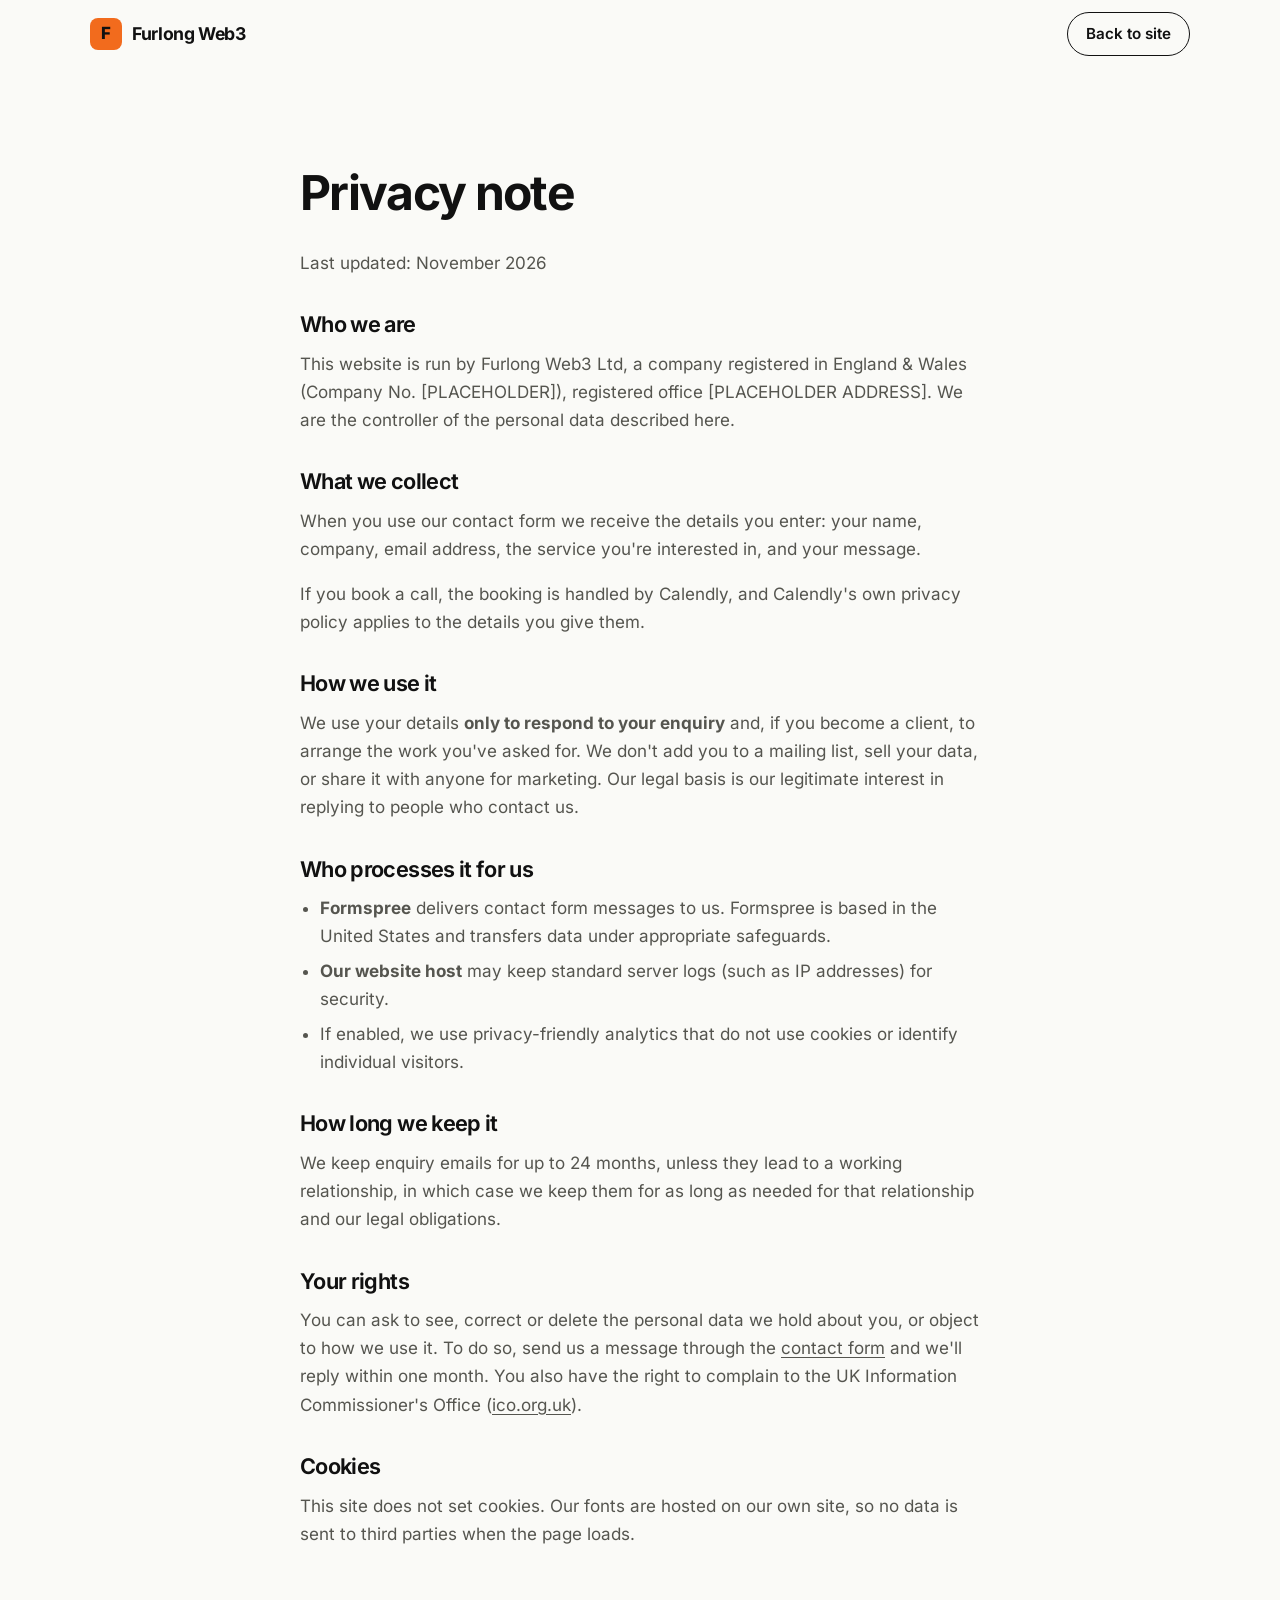
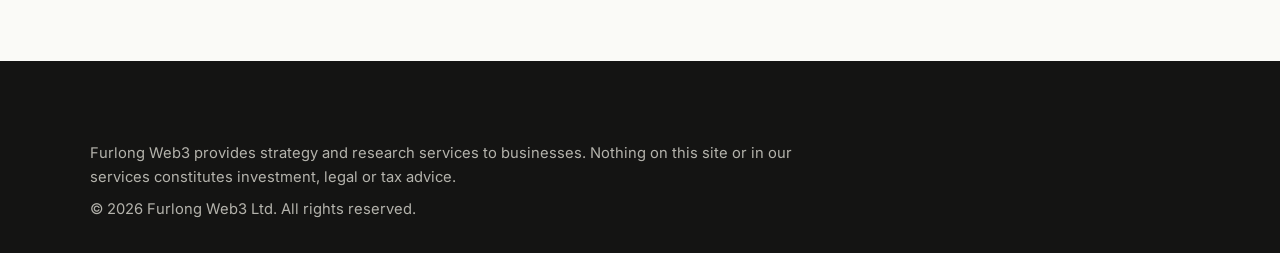
==== privacy.html @ 73dd010c "Add one-page consultancy website Static HTML/CSS/JS site for Furlong Web3: hero, credibility strip, " ====
<!doctype html>
<html lang="en-GB">
<head>
  <meta charset="utf-8">
  <meta name="viewport" content="width=device-width, initial-scale=1">
  <!-- EDIT: brand name, if you rename the business -->
  <title>Privacy note | Furlong Web3</title>
  <meta name="description" content="How Furlong Web3 Ltd uses information sent through its website contact form.">
  <meta name="theme-color" content="#FAFAF7">
  <link rel="icon" href="assets/favicon.svg" type="image/svg+xml">
  <link rel="icon" href="assets/favicon-32.png" sizes="32x32" type="image/png">
  <link rel="apple-touch-icon" href="assets/apple-touch-icon.png">
  <link rel="stylesheet" href="styles.css">
  <script>document.documentElement.classList.add('js')</script>
  <script defer src="script.js"></script>
</head>
<body>
  <a class="skip-link" href="#main">Skip to content</a>
  <header class="site-header">
    <div class="container header-inner">
      <a class="logo" href="index.html">
        <span class="logo-mark" aria-hidden="true">F</span>
        <span class="logo-text" data-brand>Furlong Web3</span>
      </a>
      <a class="btn btn-secondary btn-sm" href="index.html">Back to site</a>
    </div>
  </header>

  <!-- EDIT: privacy note. This is a plain starting point, not legal advice;
       have it checked if your use of data changes. -->
  <main id="main" class="prose">
    <h1>Privacy note</h1>
    <p>Last updated: <!-- EDIT: date -->November 2026</p>

    <h2>Who we are</h2>
    <p>This website is run by Furlong Web3 Ltd, a company registered in England &amp; Wales (Company No. [PLACEHOLDER]), registered office [PLACEHOLDER ADDRESS]. We are the controller of the personal data described here.</p>

    <h2>What we collect</h2>
    <p>When you use our contact form we receive the details you enter: your name, company, email address, the service you're interested in, and your message.</p>
    <p>If you book a call, the booking is handled by Calendly, and Calendly's own privacy policy applies to the details you give them.</p>

    <h2>How we use it</h2>
    <p>We use your details <strong>only to respond to your enquiry</strong> and, if you become a client, to arrange the work you've asked for. We don't add you to a mailing list, sell your data, or share it with anyone for marketing. Our legal basis is our legitimate interest in replying to people who contact us.</p>

    <h2>Who processes it for us</h2>
    <ul>
      <li><strong>Formspree</strong> delivers contact form messages to us. Formspree is based in the United States and transfers data under appropriate safeguards.</li>
      <li><strong>Our website host</strong> may keep standard server logs (such as IP addresses) for security.</li>
      <!-- EDIT: if you enable analytics, keep the next line; otherwise delete it -->
      <li>If enabled, we use privacy-friendly analytics that do not use cookies or identify individual visitors.</li>
    </ul>

    <h2>How long we keep it</h2>
    <!-- EDIT: retention period -->
    <p>We keep enquiry emails for up to 24 months, unless they lead to a working relationship, in which case we keep them for as long as needed for that relationship and our legal obligations.</p>

    <h2>Your rights</h2>
    <p>You can ask to see, correct or delete the personal data we hold about you, or object to how we use it. To do so, send us a message through the <a href="index.html#contact">contact form</a> and we'll reply within one month. You also have the right to complain to the UK Information Commissioner's Office (<a href="https://ico.org.uk" target="_blank" rel="noopener">ico.org.uk</a>).</p>

    <h2>Cookies</h2>
    <p>This site does not set cookies. Our fonts are hosted on our own site, so no data is sent to third parties when the page loads.</p>
  </main>

  <footer class="site-footer">
    <div class="container footer-bottom">
      <p class="disclaimer"><span data-brand>Furlong Web3</span> provides strategy and research services to businesses. Nothing on this site or in our services constitutes investment, legal or tax advice.</p>
      <p>© <span data-year>2026</span> Furlong Web3 Ltd. All rights reserved.</p>
    </div>
  </footer>
</body>
</html>
---- styles.css ----
/* ==========================================================
   Furlong Web3 — styles
   EDIT THE LOOK HERE: change the colours and sizes in :root.
   Everything else on the site reads from these variables.
   ========================================================== */

:root {
  /* Brand colours */
  --accent: #F26B1D;            /* EDIT: accent colour (buttons, highlights, step numbers) */
  --accent-hover: #E05A0C;      /* slightly darker accent for button hover */
  /* Darker version of the accent used for small text, so it stays readable.
     Worked out automatically from --accent (fallback first for older browsers). */
  --accent-ink: #A94B14;
  --accent-ink: color-mix(in srgb, var(--accent) 70%, #000);
  --on-accent: #111111;         /* text colour on accent buttons */

  /* Neutrals */
  --bg: #FAFAF7;                /* page background (off-white) */
  --bg-alt: #F2F1EC;            /* alternate section background */
  --surface: #FFFFFF;           /* cards */
  --text: #111111;              /* main text */
  --muted: #55554F;             /* secondary text */
  --line: #E3E2DC;              /* borders */
  --dark: #141413;              /* dark section background */
  --dark-text: #F4F3EE;
  --dark-muted: #B4B3AC;

  /* Type */
  --font: "Inter", system-ui, -apple-system, "Segoe UI", Roboto, "Helvetica Neue", Arial, sans-serif;

  /* Layout */
  --max: 1100px;
  --gutter: 20px;
  --radius: 14px;
  --section-pad: clamp(64px, 10vw, 120px);
}

/* Self-hosted Inter (variable weight), no Google requests */
@font-face {
  font-family: "Inter";
  src: url("assets/fonts/inter-var-latin.woff2") format("woff2");
  font-weight: 100 900;
  font-style: normal;
  font-display: swap;
}

/* ---------- Base ---------- */
*, *::before, *::after { box-sizing: border-box; }
html { -webkit-text-size-adjust: 100%; scroll-behavior: smooth; scroll-padding-top: 80px; }
body {
  margin: 0;
  background: var(--bg);
  color: var(--text);
  font-family: var(--font);
  font-size: 1.0625rem;
  line-height: 1.65;
  -webkit-font-smoothing: antialiased;
  text-rendering: optimizeLegibility;
}
img, svg { display: block; max-width: 100%; }
h1, h2, h3 { line-height: 1.15; letter-spacing: -0.02em; margin: 0 0 0.6em; font-weight: 650; }
h1 { font-size: clamp(2.4rem, 6.5vw, 4.4rem); letter-spacing: -0.035em; font-weight: 700; }
h2 { font-size: clamp(1.8rem, 4vw, 2.6rem); letter-spacing: -0.03em; }
h3 { font-size: 1.2rem; }
p { margin: 0 0 1em; }
a { color: inherit; text-underline-offset: 3px; }
a:hover { color: var(--accent-ink); }
ul, ol { padding: 0; margin: 0; list-style: none; }
[hidden] { display: none !important; }

:focus-visible { outline: 3px solid var(--accent); outline-offset: 3px; border-radius: 4px; }

.container { width: 100%; max-width: calc(var(--max) + var(--gutter) * 2); margin: 0 auto; padding: 0 var(--gutter); }

.skip-link {
  position: absolute; left: 12px; top: -60px; z-index: 100;
  background: var(--text); color: var(--bg); padding: 10px 16px; border-radius: 8px; text-decoration: none;
}
.skip-link:focus { top: 12px; color: var(--bg); }

.eyebrow {
  font-size: 0.8rem; font-weight: 600; letter-spacing: 0.12em; text-transform: uppercase;
  color: var(--accent-ink); margin-bottom: 1rem;
}

/* ---------- Buttons ---------- */
.btn {
  display: inline-flex; align-items: center; justify-content: center; gap: 8px;
  min-height: 48px; padding: 12px 24px; border-radius: 999px;
  font: inherit; font-size: 1rem; font-weight: 600; text-decoration: none; cursor: pointer;
  border: 1.5px solid transparent;
  transition: background-color .2s ease, border-color .2s ease, color .2s ease, transform .2s ease, box-shadow .2s ease;
}
.btn:hover { transform: translateY(-1px); }
.btn:active { transform: none; }
.btn-primary { background: var(--accent); color: var(--on-accent); }
.btn-primary:hover { background: var(--accent-hover); color: var(--on-accent); box-shadow: 0 6px 18px -8px var(--accent); }
.btn-secondary { background: transparent; color: var(--text); border-color: var(--text); }
.btn-secondary:hover { background: var(--text); color: var(--bg); }
.btn-sm { min-height: 40px; padding: 8px 18px; font-size: 0.95rem; }
.btn-block { width: 100%; }
.btn[disabled] { opacity: .6; cursor: progress; transform: none; }

/* ---------- Header ---------- */
.site-header {
  position: sticky; top: 0; z-index: 50;
  background: color-mix(in srgb, var(--bg) 88%, transparent);
  -webkit-backdrop-filter: saturate(160%) blur(12px);
  backdrop-filter: saturate(160%) blur(12px);
  border-bottom: 1px solid transparent;
  transition: border-color .2s ease;
}
.site-header.is-scrolled { border-bottom-color: var(--line); }
.header-inner { display: flex; align-items: center; justify-content: space-between; min-height: 68px; gap: 16px; }

.logo { display: inline-flex; align-items: center; gap: 10px; text-decoration: none; font-weight: 700; font-size: 1.1rem; letter-spacing: -0.02em; }
.logo:hover { color: var(--text); }
.logo-mark {
  display: grid; place-items: center; width: 32px; height: 32px; border-radius: 8px;
  background: var(--accent); color: var(--on-accent); font-weight: 800; font-size: 1.05rem;
}

.menu-toggle {
  display: inline-flex; align-items: center; gap: 10px;
  min-height: 44px; padding: 8px 14px; border: 1.5px solid var(--line); border-radius: 999px;
  background: var(--surface); color: var(--text); font: inherit; font-size: .95rem; font-weight: 600; cursor: pointer;
}
.menu-toggle-bars, .menu-toggle-bars::before, .menu-toggle-bars::after {
  display: block; width: 16px; height: 2px; background: currentColor; border-radius: 2px; transition: transform .2s ease, background-color .2s ease;
}
.menu-toggle-bars { position: relative; }
.menu-toggle-bars::before, .menu-toggle-bars::after { content: ""; position: absolute; left: 0; }
.menu-toggle-bars::before { top: -5px; }
.menu-toggle-bars::after { top: 5px; }
.menu-toggle[aria-expanded="true"] .menu-toggle-bars { background: transparent; }
.menu-toggle[aria-expanded="true"] .menu-toggle-bars::before { transform: translateY(5px) rotate(45deg); }
.menu-toggle[aria-expanded="true"] .menu-toggle-bars::after { transform: translateY(-5px) rotate(-45deg); }

/* Mobile nav: a dropdown panel under the header */
.site-nav {
  display: none;
  position: absolute; left: 0; right: 0; top: 100%;
  background: var(--bg); border-bottom: 1px solid var(--line);
  padding: 8px var(--gutter) 24px;
  box-shadow: 0 16px 30px -20px rgba(0,0,0,.25);
}
.site-nav.is-open { display: block; }
.site-nav ul { margin-bottom: 16px; }
.site-nav li a { display: block; padding: 14px 0; border-bottom: 1px solid var(--line); text-decoration: none; font-weight: 500; font-size: 1.1rem; }
.site-nav .btn { width: 100%; }

/* No JavaScript? Show the nav as a simple wrapped list instead of a menu button. */
html:not(.js) .menu-toggle { display: none; }
html:not(.js) .site-nav { display: block; position: static; box-shadow: none; border: 0; padding: 0 0 12px; }
html:not(.js) .header-inner { flex-wrap: wrap; }

@media (min-width: 900px) {
  .menu-toggle { display: none; }
  .site-nav, html:not(.js) .site-nav {
    display: flex; align-items: center; gap: 28px;
    position: static; padding: 0; background: none; border: 0; box-shadow: none;
  }
  .site-nav ul { display: flex; gap: 28px; margin: 0; }
  .site-nav li a { padding: 6px 0; border: 0; font-size: .95rem; color: var(--muted); }
  .site-nav li a:hover { color: var(--text); }
  .site-nav .btn { width: auto; }
}

/* ---------- Hero ---------- */
.hero { padding: clamp(56px, 11vw, 140px) 0 clamp(48px, 8vw, 96px); }
.hero { overflow: hidden; }
.hero-inner { position: relative; }
.hero-inner > :not(.hero-art) { position: relative; }
.hero h1 { max-width: 16ch; }
.hero-art { display: none; }
@media (min-width: 1200px) {
  .hero-art {
    display: block; position: absolute; right: -120px; top: 50%; width: 520px; height: 520px;
    transform: translateY(-50%); color: var(--text); pointer-events: none;
  }
  .hero-art g { opacity: .12; }
  .hero-art-accent { stroke: var(--accent); opacity: .9; }
}
.accent-underline {
  background-image: linear-gradient(var(--accent), var(--accent));
  background-repeat: no-repeat; background-size: 100% .12em; background-position: 0 92%;
}
.lead { font-size: clamp(1.15rem, 2.2vw, 1.4rem); color: var(--muted); max-width: 40ch; line-height: 1.5; }
.hero-actions { display: flex; flex-wrap: wrap; gap: 12px; margin: 2rem 0 2.5rem; }
.hero-note {
  max-width: 62ch; font-size: .95rem; color: var(--muted);
  border-left: 3px solid var(--accent); padding-left: 16px; margin: 0;
}
.hero-note strong { color: var(--text); font-weight: 600; }

/* ---------- Credibility strip ---------- */
.cred-strip { border-top: 1px solid var(--line); border-bottom: 1px solid var(--line); padding: 28px 0; }
.cred-inner { display: flex; flex-direction: column; gap: 12px; }
.cred-label { margin: 0; font-size: .8rem; font-weight: 600; letter-spacing: .12em; text-transform: uppercase; color: var(--muted); }
.cred-list { display: flex; flex-wrap: wrap; gap: 8px 0; }
.cred-list li { font-size: clamp(1.05rem, 2.4vw, 1.3rem); font-weight: 600; letter-spacing: -0.01em; color: var(--text); }
.cred-list li:not(:last-child)::after { content: "·"; margin: 0 .7em; color: var(--accent); font-weight: 700; }
@media (min-width: 900px) {
  .cred-inner { flex-direction: row; align-items: center; gap: 40px; }
  .cred-label { white-space: nowrap; }
}

/* ---------- Sections ---------- */
.section { padding: var(--section-pad) 0; }
.section-alt { background: var(--bg-alt); }
.section-head { max-width: 680px; margin-bottom: clamp(32px, 5vw, 56px); }
.section-intro { color: var(--muted); font-size: 1.1rem; margin: 0; }

/* ---------- Cards ---------- */
.card-grid { display: grid; gap: 20px; }
@media (min-width: 720px) {
  .card-grid-2 { grid-template-columns: repeat(2, 1fr); }
  .card-grid-3 { grid-template-columns: repeat(auto-fit, minmax(260px, 1fr)); }
}
@media (min-width: 1000px) {
  .card-grid-3 { grid-template-columns: repeat(3, 1fr); }
  /* fewer testimonials? keep them a sensible width */
  .testimonials { grid-template-columns: repeat(auto-fit, minmax(300px, 1fr)); }
}
.card {
  background: var(--surface); border: 1px solid var(--line); border-radius: var(--radius);
  padding: clamp(24px, 3vw, 32px);
}
.card h3 { margin-top: 1.1rem; }
.card p { color: var(--muted); margin: 0; }

.icon {
  width: 40px; height: 40px; padding: 8px; border-radius: 10px;
  background: color-mix(in srgb, var(--accent) 12%, transparent);
  color: var(--accent-ink);
  fill: none; stroke: currentColor; stroke-width: 1.6; stroke-linecap: round; stroke-linejoin: round;
}

/* Services */
.service { display: flex; flex-direction: column; transition: border-color .2s ease, transform .2s ease, box-shadow .2s ease; }
.service:hover { border-color: color-mix(in srgb, var(--accent) 45%, var(--line)); box-shadow: 0 18px 40px -28px rgba(0,0,0,.35); }
.service-top { display: flex; justify-content: space-between; align-items: center; }
.service-num { font-size: .9rem; font-weight: 700; letter-spacing: .08em; color: var(--accent-ink); font-variant-numeric: tabular-nums; }
.service h3 { font-size: 1.35rem; }
.ticks { margin-top: 1.25rem; padding-top: 1.25rem; border-top: 1px solid var(--line); display: grid; gap: 8px; }
.ticks li { position: relative; padding-left: 26px; font-size: .95rem; }
.ticks li::before {
  content: ""; position: absolute; left: 2px; top: .5em; width: 12px; height: 7px;
  border-left: 2px solid var(--accent-ink); border-bottom: 2px solid var(--accent-ink); transform: rotate(-45deg);
}

/* ---------- Approach steps ---------- */
.steps { display: grid; gap: 0; counter-reset: step; }
.step { position: relative; padding: 0 0 32px 64px; }
.step:last-child { padding-bottom: 0; }
.step::before { /* vertical connecting line on mobile */
  content: ""; position: absolute; left: 21px; top: 44px; bottom: 0; width: 2px; background: var(--line);
}
.step:last-child::before { display: none; }
.step-num {
  position: absolute; left: 0; top: 0;
  display: grid; place-items: center; width: 44px; height: 44px; border-radius: 50%;
  background: var(--accent); color: var(--on-accent); font-weight: 700; font-size: 1.1rem;
}
.step h3 { margin: 8px 0 6px; font-size: 1.25rem; }
.step p { color: var(--muted); margin: 0; }
@media (min-width: 820px) {
  .steps { grid-template-columns: repeat(4, 1fr); gap: 24px; }
  .step { padding: 64px 0 0; }
  .step::before { left: 52px; right: -24px; top: 21px; bottom: auto; width: auto; height: 2px; }
  .step-num { top: 0; }
}

/* ---------- Track record ---------- */
.section-dark { background: var(--dark); color: var(--dark-text); }
.section-dark .eyebrow { color: var(--accent); } /* bright accent reads fine on dark */
.stats { display: grid; grid-template-columns: repeat(2, 1fr); gap: 1px; background: #2c2c2a; border: 1px solid #2c2c2a; border-radius: var(--radius); overflow: hidden; }
.stat { background: var(--dark); padding: clamp(20px, 4vw, 36px); display: flex; flex-direction: column; gap: 8px; }
.stat-value { font-size: clamp(2.2rem, 6vw, 3.4rem); font-weight: 700; letter-spacing: -0.04em; line-height: 1; color: var(--accent); font-variant-numeric: tabular-nums; }
.stat-label { color: var(--dark-muted); font-size: .95rem; line-height: 1.4; }
@media (min-width: 900px) { .stats { grid-template-columns: repeat(4, 1fr); } }

/* ---------- Testimonials ---------- */
.quote { margin: 0; display: flex; flex-direction: column; justify-content: space-between; gap: 24px; }
.quote blockquote { margin: 0; }
.quote blockquote p { color: var(--text); font-size: 1.05rem; line-height: 1.6; }
.quote figcaption { display: flex; flex-direction: column; font-size: .92rem; border-top: 1px solid var(--line); padding-top: 16px; }
.quote figcaption span { color: var(--muted); }

/* ---------- About ---------- */
.about-grid { display: grid; gap: 24px; }
.about-body p { color: var(--muted); font-size: 1.08rem; }
.about-body h3 { margin-top: 2rem; font-size: .8rem; letter-spacing: .12em; text-transform: uppercase; color: var(--text); }
.about-body strong { color: var(--text); }
@media (min-width: 900px) { .about-grid { grid-template-columns: 5fr 7fr; gap: 64px; } }

/* ---------- Insights ---------- */
.insights { padding: clamp(48px, 8vw, 88px) 0; }
.insights-box {
  display: flex; flex-direction: column; gap: 20px; align-items: flex-start;
  border: 1px solid var(--line); border-radius: var(--radius); background: var(--surface);
  padding: clamp(28px, 5vw, 48px);
  border-top: 4px solid var(--accent);
}
.insights-box h2 { font-size: clamp(1.5rem, 3vw, 2rem); margin-bottom: .4em; }
.insights-box p { color: var(--muted); margin: 0; max-width: 55ch; }
@media (min-width: 820px) { .insights-box { flex-direction: row; align-items: center; justify-content: space-between; gap: 40px; } .insights-box .btn { flex-shrink: 0; } }

/* ---------- Contact ---------- */
.contact-grid { display: grid; gap: 40px; }
.contact-intro p { color: var(--muted); font-size: 1.1rem; max-width: 40ch; margin-bottom: 1.75rem; }
@media (min-width: 900px) { .contact-grid { grid-template-columns: 5fr 7fr; gap: 64px; align-items: start; } }

.contact-form { display: grid; gap: 18px; }
.field { display: grid; gap: 6px; }
.field label { font-weight: 600; font-size: .95rem; }
.field input, .field select, .field textarea {
  width: 100%; font: inherit; font-size: 1rem; color: var(--text);
  background: var(--bg); border: 1.5px solid #CFCEC6; border-radius: 10px;
  padding: 12px 14px; min-height: 48px;
  transition: border-color .15s ease, box-shadow .15s ease;
}
.field textarea { resize: vertical; min-height: 130px; }
.field select {
  appearance: none; -webkit-appearance: none; padding-right: 40px; cursor: pointer;
  background-image: url("data:image/svg+xml,%3Csvg xmlns='http://www.w3.org/2000/svg' width='12' height='8' fill='none' stroke='%23111' stroke-width='1.8' stroke-linecap='round' stroke-linejoin='round'%3E%3Cpath d='M1 1.5l5 5 5-5'/%3E%3C/svg%3E");
  background-repeat: no-repeat; background-position: right 16px center;
}
.field input:focus, .field select:focus, .field textarea:focus {
  outline: none; border-color: var(--text); box-shadow: 0 0 0 3px color-mix(in srgb, var(--accent) 35%, transparent);
}
.field [aria-invalid="true"] { border-color: #B42318; }
.field-error { color: #B42318; font-size: .88rem; margin: 0; }

/* Honeypot: off-screen, so people never see it but bots still fill it */
.hp { position: absolute !important; left: -10000px; width: 1px; height: 1px; overflow: hidden; }

.form-status { margin: 0; font-weight: 500; }
.form-status:empty { display: none; }
.form-status.is-success, .form-status.is-error { padding: 12px 14px; border-radius: 10px; }
.form-status.is-success { background: #E7F4EC; color: #14532D; }
.form-status.is-error { background: #FDECEA; color: #8A1C12; }
.form-small { margin: 0; font-size: .85rem; color: var(--muted); }

/* ---------- Footer ---------- */
.site-footer { background: var(--dark); color: var(--dark-muted); padding: 56px 0 32px; font-size: .92rem; }
.site-footer a { color: var(--dark-text); }
.site-footer a:hover { color: var(--accent); }
.footer-grid { display: grid; gap: 24px; padding-bottom: 32px; border-bottom: 1px solid #2c2c2a; }
.logo-footer { color: var(--dark-text); margin-bottom: 16px; }
.logo-footer:hover { color: var(--dark-text); }
.footer-legal { max-width: 52ch; margin: 0; }
.footer-links { display: flex; flex-wrap: wrap; gap: 8px 24px; }
.footer-links a { text-decoration: none; }
.footer-bottom { padding-top: 24px; display: grid; gap: 8px; }
.footer-bottom p { margin: 0; }
.disclaimer { max-width: 80ch; }
@media (min-width: 820px) { .footer-grid { grid-template-columns: 1fr auto; align-items: start; } }

/* ---------- Privacy page ---------- */
.prose { max-width: 720px; padding: clamp(48px, 8vw, 96px) var(--gutter); margin: 0 auto; }
.prose h1 { font-size: clamp(2rem, 5vw, 3rem); }
.prose h2 { font-size: 1.35rem; margin-top: 2.2rem; }
.prose p, .prose li { color: var(--muted); }
.prose ul { list-style: disc; padding-left: 1.25rem; margin-bottom: 1em; }
.prose li { margin-bottom: .4em; }

/* ---------- Gentle fade-in on scroll ----------
   Only active when JavaScript runs AND the visitor hasn't asked
   for reduced motion. Otherwise everything is simply visible. */
@media (prefers-reduced-motion: no-preference) {
  .js .reveal { opacity: 0; transform: translateY(14px); transition: opacity .7s ease, transform .7s ease; }
  .js .reveal.is-visible { opacity: 1; transform: none; }
}
@media (prefers-reduced-motion: reduce) {
  html { scroll-behavior: auto; }
  *, *::before, *::after { transition-duration: .01ms !important; animation-duration: .01ms !important; }
}

/* ---------- Print ---------- */
@media print {
  .site-header, .menu-toggle, .contact-form, .hero-actions { display: none !important; }
  .section-dark, .site-footer { background: none; color: #000; }
}
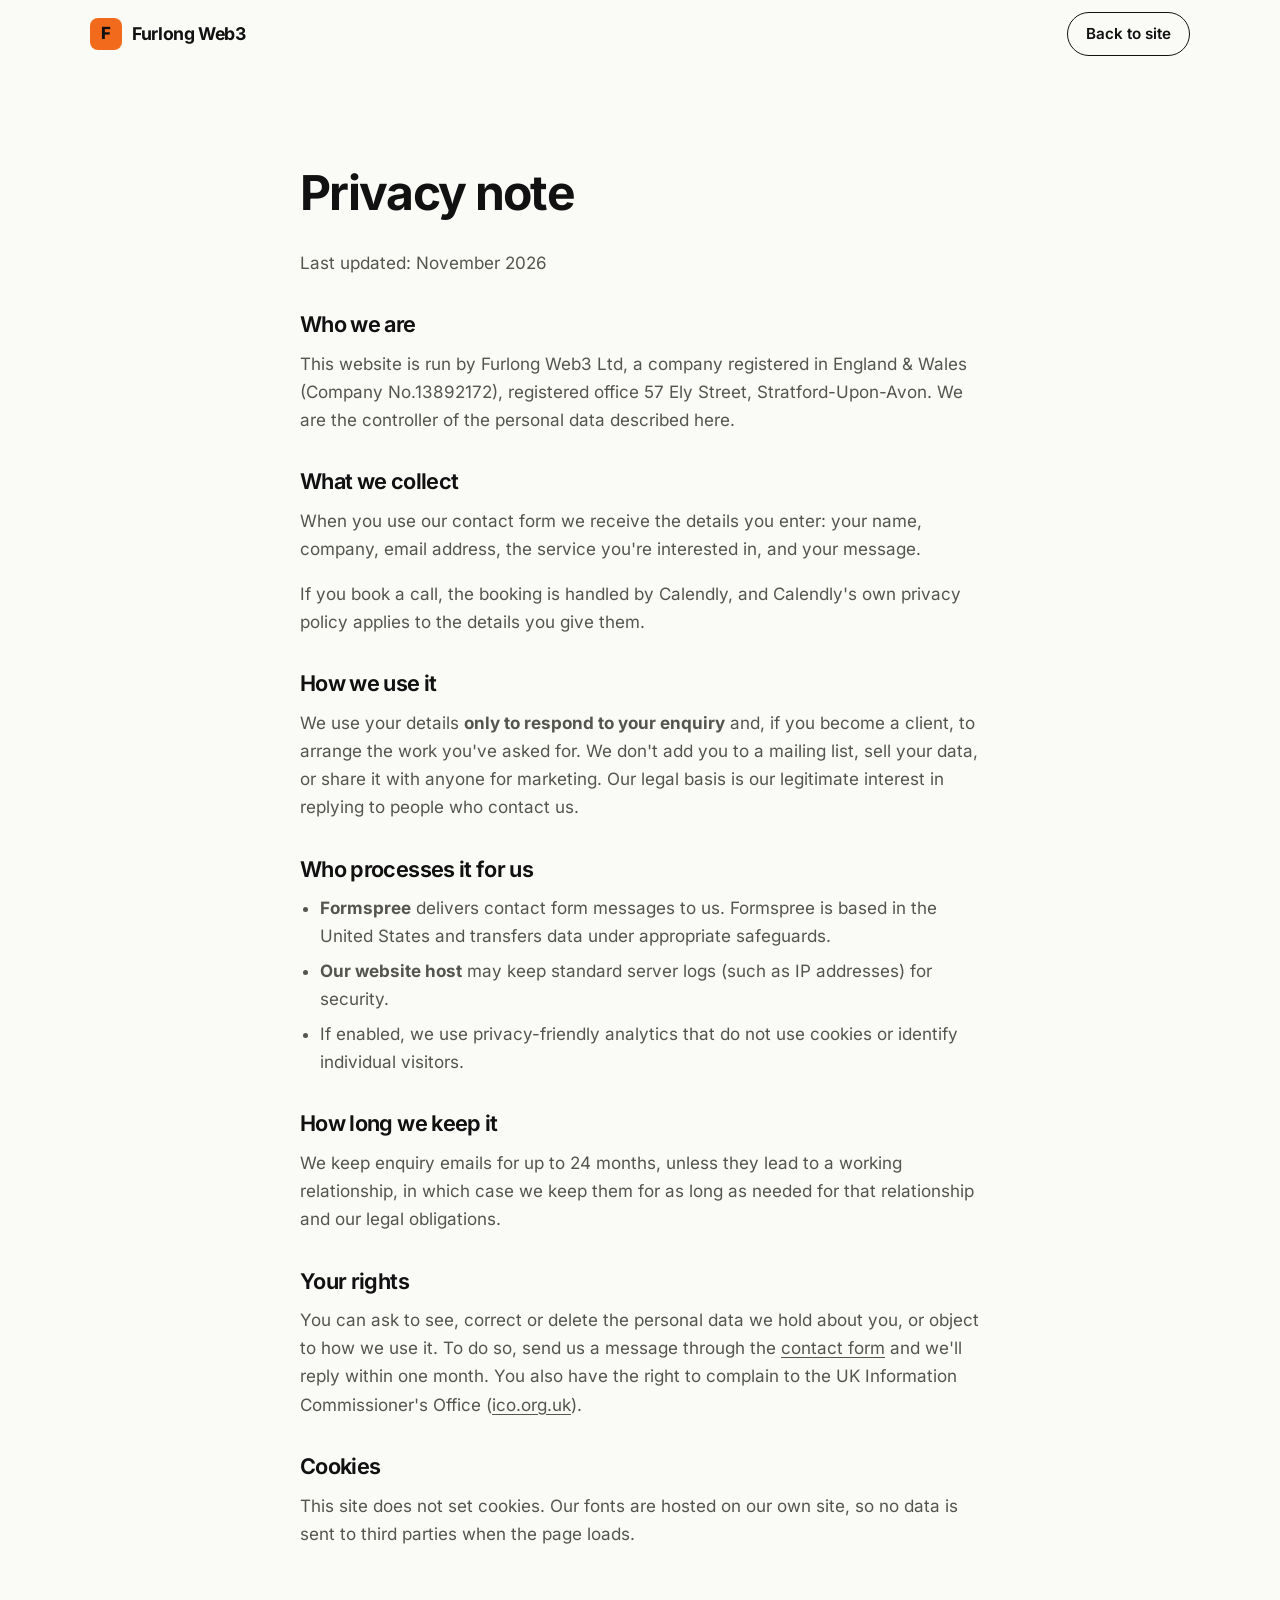
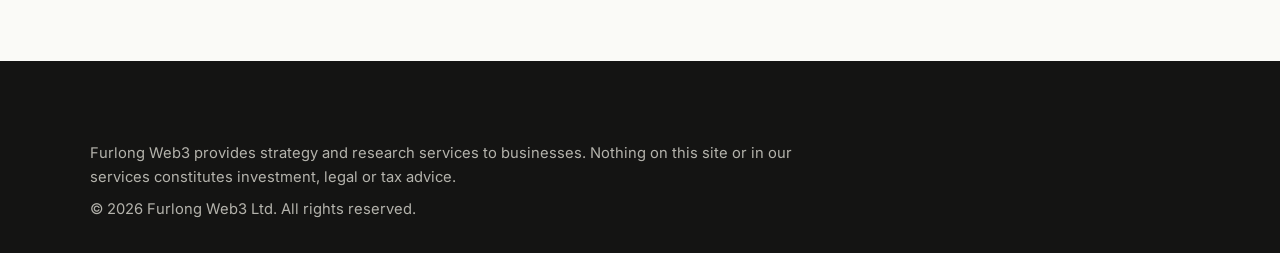
==== commit 103e7ac3: "Changes" ====
--- a/privacy.html
+++ b/privacy.html
@@ -33,7 +33,7 @@
     <p>Last updated: <!-- EDIT: date -->November 2026</p>
 
     <h2>Who we are</h2>
-    <p>This website is run by Furlong Web3 Ltd, a company registered in England &amp; Wales (Company No. [PLACEHOLDER]), registered office [PLACEHOLDER ADDRESS]. We are the controller of the personal data described here.</p>
+    <p>This website is run by Furlong Web3 Ltd, a company registered in England &amp; Wales (Company No.13892172), registered office 57 Ely Street, Stratford-Upon-Avon. We are the controller of the personal data described here.</p>
 
     <h2>What we collect</h2>
     <p>When you use our contact form we receive the details you enter: your name, company, email address, the service you're interested in, and your message.</p>
